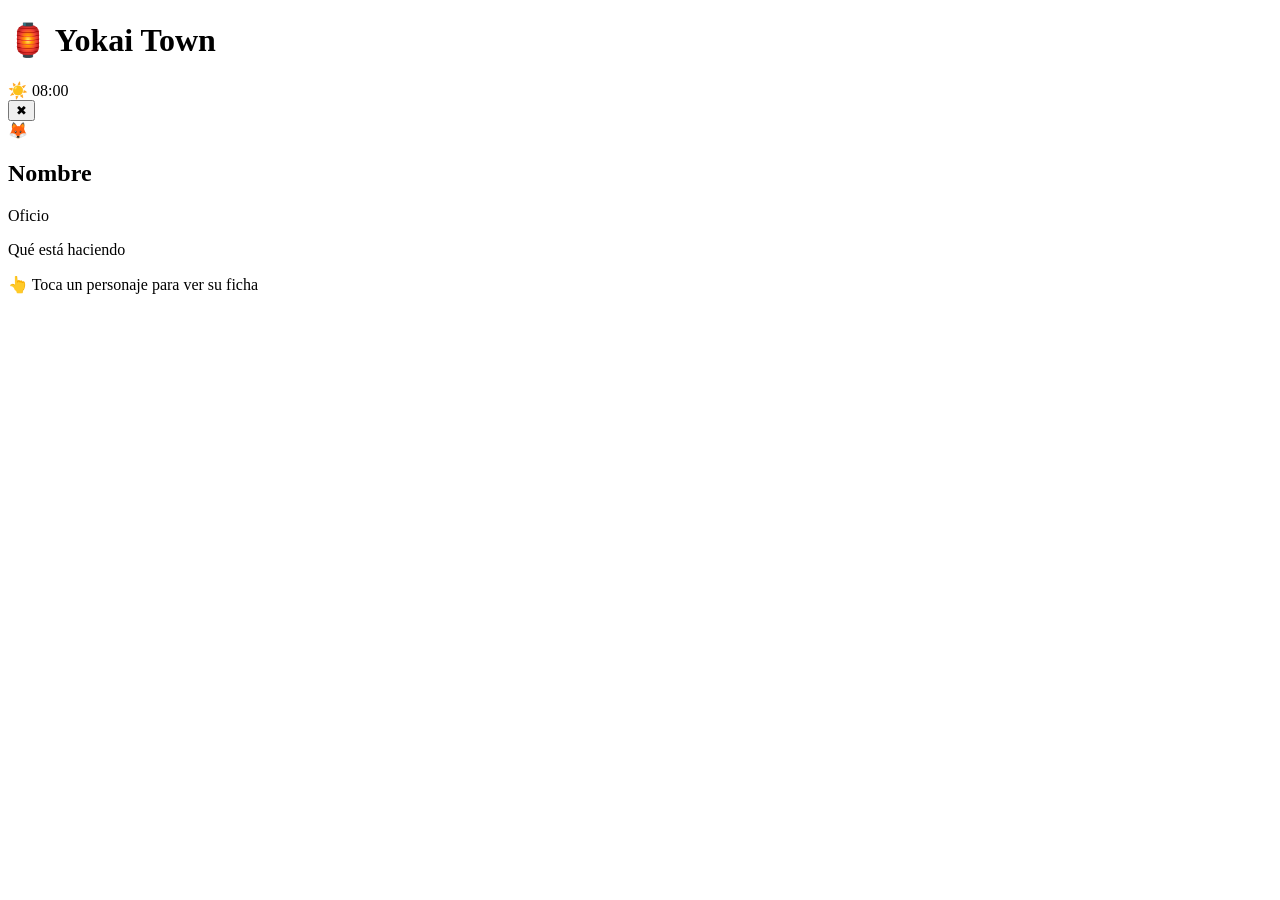
==== 1-index.html @ c6746c6c "Fase 1: el pueblo con sus vecinos moviendose" ====
<!DOCTYPE html>
<html lang="es">
<head>
  <meta charset="UTF-8">
  <!-- viewport: imprescindible para que se vea bien en el móvil -->
  <meta name="viewport" content="width=device-width, initial-scale=1.0">
  <title>Yokai Town</title>
  <link rel="stylesheet" href="style.css">
</head>
<body>

  <!-- ============================================
       1. CABECERA: título y reloj del día
       ============================================ -->
  <header id="cabecera">
    <h1>🏮 Yokai Town</h1>
    <div id="reloj">
      <span id="icono-tiempo">☀️</span>
      <span id="hora">08:00</span>
    </div>
  </header>

  <!-- ============================================
       2. MAPA DEL PUEBLO
       Las casas, los caminos y los personajes
       los crea app.js (así es más fácil cambiarlos)
       ============================================ -->
  <main id="mapa">
    <!-- Capa oscura que sube y baja para hacer la noche -->
    <div id="filtro-noche"></div>
  </main>

  <!-- ============================================
       3. FICHA DEL PERSONAJE
       Se muestra al tocar un personaje
       ============================================ -->
  <aside id="ficha" class="oculta">
    <button id="cerrar-ficha" aria-label="Cerrar">✖</button>
    <div id="ficha-emoji">🦊</div>
    <h2 id="ficha-nombre">Nombre</h2>
    <p id="ficha-oficio">Oficio</p>
    <p id="ficha-estado">Qué está haciendo</p>
  </aside>

  <!-- 4. Pista para el jugador -->
  <p id="ayuda">👆 Toca un personaje para ver su ficha</p>

  <script src="app.js"></script>
</body>
</html>
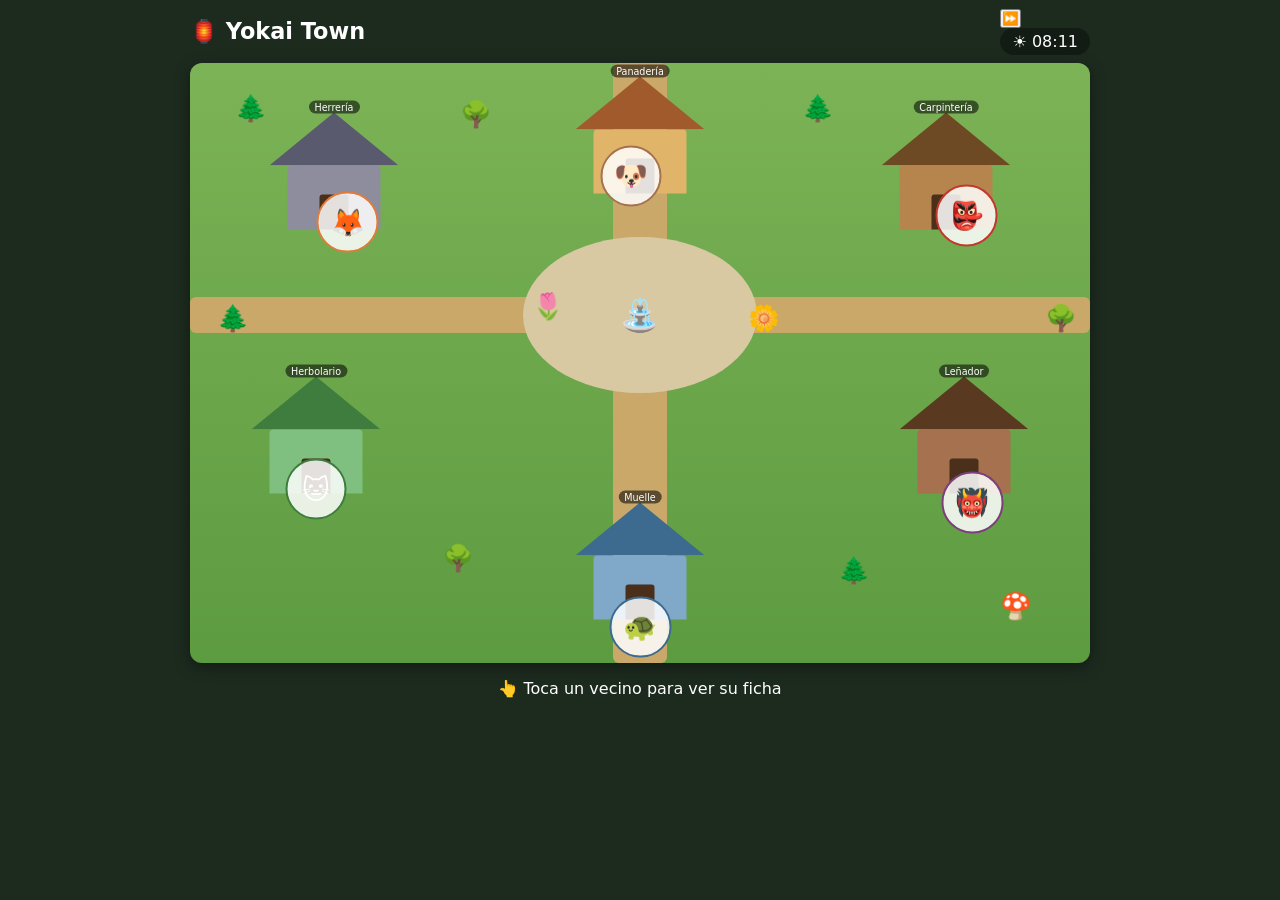
==== commit 31a0f250: "Add files via upload" ====
--- a/1-index.html
+++ b/1-index.html
@@ -10,13 +10,17 @@
 <body>
 
   <!-- ============================================
-       1. CABECERA: título y reloj del día
+       1. CABECERA: título, botón de avance rápido y reloj
        ============================================ -->
   <header id="cabecera">
     <h1>🏮 Yokai Town</h1>
-    <div id="reloj">
-      <span id="icono-tiempo">☀️</span>
-      <span id="hora">08:00</span>
+    <div id="zona-reloj">
+      <!-- El botón ⏩ hace correr el reloj para ver el día entero -->
+      <button id="boton-avance" title="Ver el día entero rápido">⏩</button>
+      <div id="reloj">
+        <span id="icono-tiempo">☀️</span>
+        <span id="hora">--:--</span>
+      </div>
     </div>
   </header>
 
@@ -31,19 +35,25 @@
   </main>
 
   <!-- ============================================
-       3. FICHA DEL PERSONAJE
+       3. CARTELITO DE AVISOS
+       Sale cuando Tanuki recoge o entrega un aviso
+       ============================================ -->
+  <div id="aviso" class="oculta"></div>
+
+  <!-- ============================================
+       4. FICHA DEL PERSONAJE
        Se muestra al tocar un personaje
        ============================================ -->
   <aside id="ficha" class="oculta">
     <button id="cerrar-ficha" aria-label="Cerrar">✖</button>
-    <div id="ficha-emoji">🦊</div>
+    <div id="ficha-emoji">🍃</div>
     <h2 id="ficha-nombre">Nombre</h2>
-    <p id="ficha-oficio">Oficio</p>
+    <p id="ficha-oficio">Papel</p>
     <p id="ficha-estado">Qué está haciendo</p>
   </aside>
 
-  <!-- 4. Pista para el jugador -->
-  <p id="ayuda">👆 Toca un personaje para ver su ficha</p>
+  <!-- 5. Pista para el jugador -->
+  <p id="ayuda">👆 Toca un vecino para ver su ficha</p>
 
   <script src="app.js"></script>
 </body>
--- a/style.css
+++ b/style.css
@@ -0,0 +1,274 @@
+/* ==================================================
+   YOKAI TOWN - hoja de estilos
+   Índice:
+     1. General y cabecera
+     2. El mapa (el pueblo visto desde arriba)
+     3. Casas y decoración
+     4. Personajes
+     5. Ficha del personaje
+     6. Día y noche
+     7. Móvil (pantallas pequeñas)
+   ================================================== */
+
+/* ---------- 1. GENERAL Y CABECERA ---------- */
+
+* {
+  margin: 0;
+  padding: 0;
+  box-sizing: border-box;
+}
+
+body {
+  font-family: system-ui, -apple-system, "Segoe UI", sans-serif;
+  background: #1d2b1f; /* verde muy oscuro, como el borde del bosque */
+  color: #fff;
+  display: flex;
+  flex-direction: column;
+  align-items: center;
+  min-height: 100dvh;
+  padding: 8px;
+  gap: 8px;
+}
+
+#cabecera {
+  width: min(96vw, 900px);
+  display: flex;
+  justify-content: space-between;
+  align-items: center;
+}
+
+#cabecera h1 {
+  font-size: 1.4rem;
+}
+
+#reloj {
+  background: rgba(0, 0, 0, 0.35);
+  border-radius: 999px;
+  padding: 4px 12px;
+  font-size: 1rem;
+  font-variant-numeric: tabular-nums; /* para que la hora no "salte" */
+}
+
+/* ---------- 2. EL MAPA ---------- */
+
+#mapa {
+  position: relative;             /* todo lo de dentro se coloca respecto al mapa */
+  width: min(96vw, 900px);
+  aspect-ratio: 3 / 2;            /* en pantallas anchas el pueblo es panorámico */
+  border-radius: 12px;
+  overflow: hidden;               /* nada se sale del mapa */
+  background: linear-gradient(#7cb356, #5d9b41); /* césped */
+  box-shadow: 0 4px 16px rgba(0, 0, 0, 0.4);
+}
+
+/* El filtro oscuro que hace la noche (app.js cambia su opacidad) */
+#filtro-noche {
+  position: absolute;
+  inset: 0;
+  background: #0b1035;            /* azul noche */
+  opacity: 0;
+  pointer-events: none;           /* no estorba a los toques */
+  z-index: 5;
+}
+
+/* Caminos de tierra */
+.camino {
+  position: absolute;
+  background: #c9a86a;
+  border-radius: 6px;
+}
+
+/* La plaza con su fuente */
+#plaza {
+  position: absolute;
+  background: #d9c9a3;
+  border-radius: 50%;
+  display: flex;
+  align-items: center;
+  justify-content: center;
+  font-size: 2rem;
+}
+
+/* ---------- 3. CASAS Y DECORACIÓN ---------- */
+
+.casa {
+  position: absolute;
+  width: 13%;
+  aspect-ratio: 1 / 1;
+  display: flex;
+  flex-direction: column;
+  align-items: center;
+  justify-content: flex-end;
+}
+
+/* El tejado: un triángulo hecho con clip-path */
+.casa .tejado {
+  width: 110%;
+  height: 45%;
+  clip-path: polygon(50% 0%, 100% 100%, 0% 100%);
+}
+
+/* El cuerpo de la casa, con una puerta */
+.casa .cuerpo {
+  width: 80%;
+  height: 55%;
+  border-radius: 4px 4px 0 0;
+  display: flex;
+  align-items: flex-end;
+  justify-content: center;
+}
+
+.casa .puerta {
+  width: 30%;
+  height: 55%;
+  background: #4a2f1b;
+  border-radius: 3px 3px 0 0;
+}
+
+/* El cartelito con el nombre del edificio */
+.casa .cartel {
+  position: absolute;
+  top: -1.3em;
+  left: 50%;
+  transform: translateX(-50%);
+  background: rgba(0, 0, 0, 0.55);
+  color: #fff;
+  font-size: 0.6rem;
+  padding: 1px 6px;
+  border-radius: 999px;
+  white-space: nowrap;
+  z-index: 3;
+}
+
+/* Árboles y plantas decorativas */
+.deco {
+  position: absolute;
+  font-size: 1.6rem;
+  user-select: none;
+}
+
+/* ---------- 4. PERSONAJES ---------- */
+
+.personaje {
+  position: absolute;
+  width: 9%;
+  aspect-ratio: 1 / 1;
+  display: flex;
+  align-items: center;
+  justify-content: center;
+  font-size: 1.7rem;
+  cursor: pointer;
+  z-index: 4;
+  /* las coordenadas apuntan al CENTRO del personaje */
+  transform: translate(-50%, -50%);
+  /* el movimiento lo hace app.js cambiando left/top */
+}
+
+/* Circulito de color detrás del emoji para que destaque */
+.personaje::before {
+  content: "";
+  position: absolute;
+  inset: 12%;
+  background: rgba(255, 255, 255, 0.85);
+  border: 2px solid var(--color, #888);
+  border-radius: 50%;
+  z-index: -1;
+}
+
+/* Botecito al andar: se activa poniendo la clase "caminando".
+   Se aplica al span .emoji de dentro, porque el transform
+   del .personaje ya lo usamos para centrarlo. */
+@keyframes andar {
+  0%, 100% { transform: translateY(0); }
+  50%      { transform: translateY(-8%); }
+}
+
+.personaje.caminando .emoji {
+  display: inline-block;
+  animation: andar 0.4s infinite;
+}
+
+/* Burbujita de estado (💤 al dormir, 🔨 al trabajar...) */
+.burbuja {
+  position: absolute;
+  top: -0.9em;
+  right: -0.4em;
+  font-size: 0.9rem;
+  pointer-events: none;
+}
+
+/* ---------- 5. FICHA DEL PERSONAJE ---------- */
+
+#ficha {
+  position: fixed;
+  bottom: 12px;
+  left: 50%;
+  transform: translateX(-50%);
+  width: min(92vw, 380px);
+  background: #fffef5;
+  color: #333;
+  border-radius: 14px;
+  padding: 16px;
+  text-align: center;
+  box-shadow: 0 6px 20px rgba(0, 0, 0, 0.5);
+  z-index: 10;
+  transition: opacity 0.2s, transform 0.2s;
+}
+
+/* La clase "oculta" esconde la ficha con una pequeña animación */
+#ficha.oculta {
+  opacity: 0;
+  pointer-events: none;
+  transform: translateX(-50%) translateY(20px);
+}
+
+#ficha-emoji {
+  font-size: 2.4rem;
+}
+
+#ficha-nombre {
+  margin: 4px 0 0;
+}
+
+#ficha-oficio {
+  color: #8a6d3b;
+  font-weight: bold;
+}
+
+#ficha-estado {
+  margin-top: 6px;
+  font-style: italic;
+}
+
+#cerrar-ficha {
+  position: absolute;
+  top: 8px;
+  right: 10px;
+  border: none;
+  background: none;
+  font-size: 1rem;
+  cursor: pointer;
+}
+
+/* ---------- 6. DÍA Y NOCHE ---------- */
+
+/* Cambia un poco el fondo general cuando es de noche */
+body.de-noche {
+  background: #101826;
+}
+
+/* ---------- 7. MÓVIL ---------- */
+
+@media (max-width: 600px) {
+  #mapa {
+    aspect-ratio: 3 / 4;  /* en vertical el pueblo es más alto que ancho */
+  }
+
+  .personaje {
+    font-size: 1.4rem;
+  }
+
+  .casa .cartel {
+    font-size: 0.55rem;
+  }
+}
